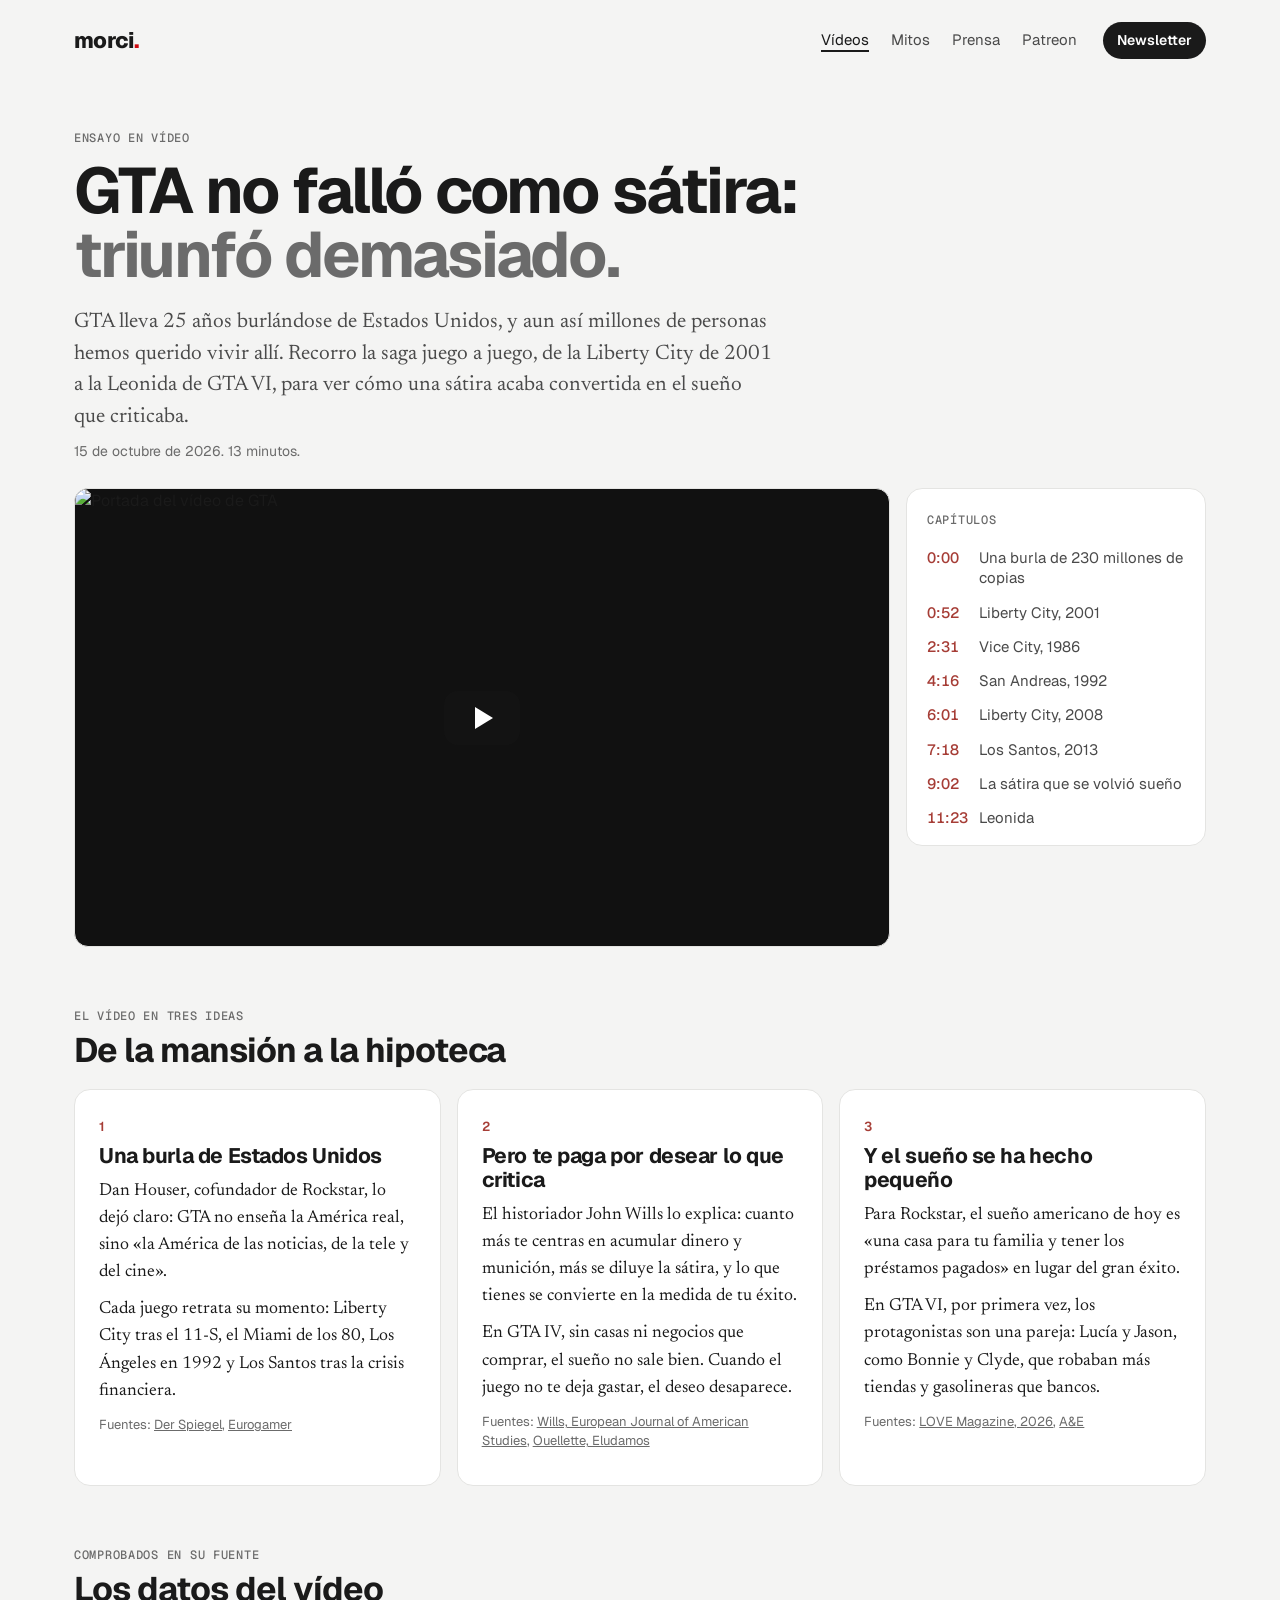
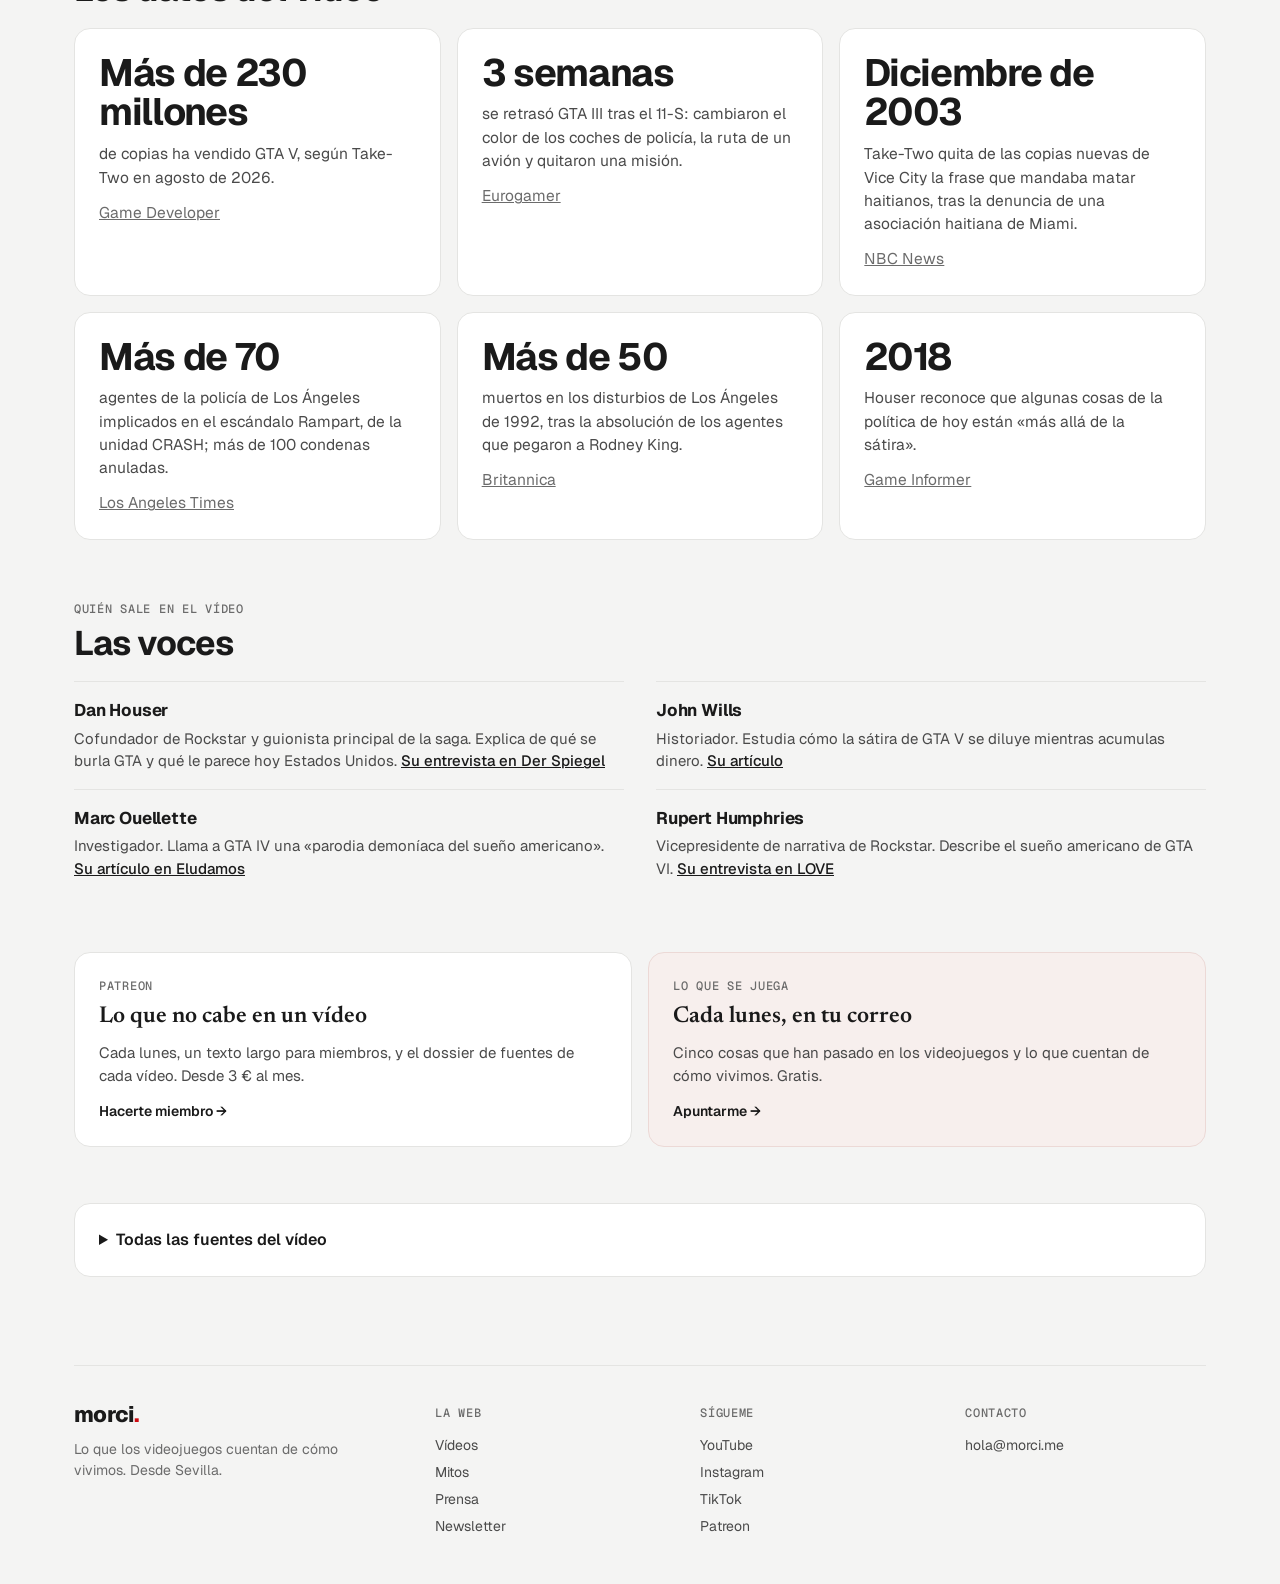
==== gta-satira/index.html @ 72c6befa "Add files via upload" ====
<!doctype html>
<html lang="es">
<head>
<meta charset="utf-8">
<meta name="viewport" content="width=device-width, initial-scale=1">
<title>GTA no falló como sátira: triunfó demasiado - morci</title>
<meta name="description" content="GTA lleva 25 años burlándose de Estados Unidos y millones de personas han querido vivir allí. La saga juego a juego, de Liberty City a Leonida, con cada dato y su fuente.">
<link rel="canonical" href="https://morci.me/gta-satira/">
<meta property="og:type" content="video.other">
<meta property="og:title" content="GTA no falló como sátira: triunfó demasiado">
<meta property="og:description" content="Cómo una sátira acaba convertida en el sueño que criticaba. Los datos del vídeo, con sus fuentes.">
<meta property="og:url" content="https://morci.me/gta-satira/">
<meta property="og:image" content="https://i.ytimg.com/vi/lCTuiyf2HMo/maxresdefault.jpg">
<meta name="twitter:card" content="summary_large_image">
<link rel="icon" href="/icono.svg" type="image/svg+xml">
<link rel="icon" href="/icono.png" type="image/png">
<link rel="apple-touch-icon" href="/icono-apple.png">
<script data-goatcounter="https://morci.goatcounter.com/count" async src="//gc.zgo.at/count.js"></script>
<link href="https://fonts.googleapis.com/css2?family=Geist:wght@400;500;600;700;800&family=Geist+Mono:wght@500&family=Newsreader:opsz,wght@6..72,400;6..72,500;6..72,600&display=swap" rel="stylesheet">
<link rel="stylesheet" href="/estilo.css">
<link rel="stylesheet" href="/video.css">
<script type="application/ld+json">
{
  "@context": "https://schema.org",
  "@type": "VideoObject",
  "name": "GTA no falló como sátira: triunfó demasiado",
  "description": "GTA V ha vendido más de 230 millones de copias y es una burla de Estados Unidos. Aun así, millones de personas han querido vivir en ella. La saga juego a juego, de la Liberty City de 2001 a la Leonida de GTA VI, para ver cómo una sátira acaba convertida en el sueño que criticaba.",
  "thumbnailUrl": "https://i.ytimg.com/vi/lCTuiyf2HMo/maxresdefault.jpg",
  "uploadDate": "2026-10-15",
  "duration": "PT12M56S",
  "embedUrl": "https://www.youtube.com/embed/lCTuiyf2HMo",
  "contentUrl": "https://www.youtube.com/watch?v=lCTuiyf2HMo",
  "inLanguage": "es",
  "author": {
    "@type": "Person",
    "name": "Fran",
    "url": "https://morci.me/"
  },
  "hasPart": [
    {
      "@type": "Clip",
      "name": "Una burla de 230 millones de copias",
      "startOffset": 0,
      "endOffset": 52,
      "url": "https://www.youtube.com/watch?v=lCTuiyf2HMo&t=0s"
    },
    {
      "@type": "Clip",
      "name": "Liberty City, 2001",
      "startOffset": 52,
      "endOffset": 151,
      "url": "https://www.youtube.com/watch?v=lCTuiyf2HMo&t=52s"
    },
    {
      "@type": "Clip",
      "name": "Vice City, 1986",
      "startOffset": 151,
      "endOffset": 256,
      "url": "https://www.youtube.com/watch?v=lCTuiyf2HMo&t=151s"
    },
    {
      "@type": "Clip",
      "name": "San Andreas, 1992",
      "startOffset": 256,
      "endOffset": 361,
      "url": "https://www.youtube.com/watch?v=lCTuiyf2HMo&t=256s"
    },
    {
      "@type": "Clip",
      "name": "Liberty City, 2008",
      "startOffset": 361,
      "endOffset": 438,
      "url": "https://www.youtube.com/watch?v=lCTuiyf2HMo&t=361s"
    },
    {
      "@type": "Clip",
      "name": "Los Santos, 2013",
      "startOffset": 438,
      "endOffset": 542,
      "url": "https://www.youtube.com/watch?v=lCTuiyf2HMo&t=438s"
    },
    {
      "@type": "Clip",
      "name": "La sátira que se volvió sueño",
      "startOffset": 542,
      "endOffset": 683,
      "url": "https://www.youtube.com/watch?v=lCTuiyf2HMo&t=542s"
    },
    {
      "@type": "Clip",
      "name": "Leonida",
      "startOffset": 683,
      "endOffset": 776,
      "url": "https://www.youtube.com/watch?v=lCTuiyf2HMo&t=683s"
    }
  ]
}
</script>
</head>
<body>
<div class="envoltorio">
  <nav class="barra">
    <a class="marca" href="/">morci<span>.</span></a>
    <div class="derecha">
      <div class="menu"><a class="activo" href="/videos/">Vídeos</a><a href="/mitos/">Mitos</a><a href="/prensa/">Prensa</a><a class="ancho" href="https://www.patreon.com/morcimorcimorci">Patreon</a></div>
      <a class="apuntate" href="/#newsletter">Newsletter</a>
    </div>
  </nav>

  <header class="cabeza">
    <span class="etiqueta">Ensayo en vídeo</span>
    <h1 class="gran">GTA no falló como sátira: <em>triunfó demasiado.</em></h1>
    <p class="entradilla serif">GTA lleva 25 años burlándose de Estados Unidos, y aun así millones de personas hemos querido vivir allí. Recorro la saga juego a juego, de la Liberty City de 2001 a la Leonida de GTA VI, para ver cómo una sátira acaba convertida en el sueño que criticaba.</p>
    <p class="fecha">15 de octubre de 2026. 13 minutos.</p>
  </header>

  <section class="reproductor">
    <div class="pantalla" id="pantalla" data-video="lCTuiyf2HMo" data-titulo="GTA no falló como sátira: triunfó demasiado">
      <button type="button" id="play" aria-label="Ver el vídeo">
        <img src="https://i.ytimg.com/vi/lCTuiyf2HMo/maxresdefault.jpg" alt="Portada del vídeo de GTA">
        <span class="play"></span>
      </button>
    </div>
    <nav class="tarjeta capitulos" aria-label="Capítulos">
      <span class="etiqueta">Capítulos</span>
      <ol>
        <li><a href="https://www.youtube.com/watch?v=lCTuiyf2HMo&amp;t=0s" data-t="0"><time>0:00</time>Una burla de 230 millones de copias</a></li>
        <li><a href="https://www.youtube.com/watch?v=lCTuiyf2HMo&amp;t=52s" data-t="52"><time>0:52</time>Liberty City, 2001</a></li>
        <li><a href="https://www.youtube.com/watch?v=lCTuiyf2HMo&amp;t=151s" data-t="151"><time>2:31</time>Vice City, 1986</a></li>
        <li><a href="https://www.youtube.com/watch?v=lCTuiyf2HMo&amp;t=256s" data-t="256"><time>4:16</time>San Andreas, 1992</a></li>
        <li><a href="https://www.youtube.com/watch?v=lCTuiyf2HMo&amp;t=361s" data-t="361"><time>6:01</time>Liberty City, 2008</a></li>
        <li><a href="https://www.youtube.com/watch?v=lCTuiyf2HMo&amp;t=438s" data-t="438"><time>7:18</time>Los Santos, 2013</a></li>
        <li><a href="https://www.youtube.com/watch?v=lCTuiyf2HMo&amp;t=542s" data-t="542"><time>9:02</time>La sátira que se volvió sueño</a></li>
        <li><a href="https://www.youtube.com/watch?v=lCTuiyf2HMo&amp;t=683s" data-t="683"><time>11:23</time>Leonida</a></li>
      </ol>
    </nav>
  </section>

  <section class="seccion">
    <span class="etiqueta">El vídeo en tres ideas</span>
    <h2>De la mansión a la hipoteca</h2>
    <div class="tres">
      <article class="tarjeta idea">
        <span class="num">1</span>
        <h3>Una burla de Estados Unidos</h3>
        <p>Dan Houser, cofundador de Rockstar, lo dejó claro: GTA no enseña la América real, sino «la América de las noticias, de la tele y del cine».</p>
        <p>Cada juego retrata su momento: Liberty City tras el 11-S, el Miami de los 80, Los Ángeles en 1992 y Los Santos tras la crisis financiera.</p>
        <p class="cita-fuente">Fuentes: <a href="https://www.spiegel.de/international/business/spiegel-online-interview-with-dan-houser-grand-theft-auto-is-a-version-of-gangster-fiction-a-550771.html">Der Spiegel</a>, <a href="https://www.eurogamer.net/rockstar-how-9-11-changed-grand-theft-auto-3">Eurogamer</a></p>
      </article>
      <article class="tarjeta idea">
        <span class="num">2</span>
        <h3>Pero te paga por desear lo que critica</h3>
        <p>El historiador John Wills lo explica: cuanto más te centras en acumular dinero y munición, más se diluye la sátira, y lo que tienes se convierte en la medida de tu éxito.</p>
        <p>En GTA IV, sin casas ni negocios que comprar, el sueño no sale bien. Cuando el juego no te deja gastar, el deseo desaparece.</p>
        <p class="cita-fuente">Fuentes: <a href="https://journals.openedition.org/ejas/pdf/17274">Wills, European Journal of American Studies</a>, <a href="https://pdfs.semanticscholar.org/5a7e/e536764c3326d014d16556eb74e34f8376a6.pdf">Ouellette, Eludamos</a></p>
      </article>
      <article class="tarjeta idea">
        <span class="num">3</span>
        <h3>Y el sueño se ha hecho pequeño</h3>
        <p>Para Rockstar, el sueño americano de hoy es «una casa para tu familia y tener los préstamos pagados» en lugar del gran éxito.</p>
        <p>En GTA VI, por primera vez, los protagonistas son una pareja: Lucía y Jason, como Bonnie y Clyde, que robaban más tiendas y gasolineras que bancos.</p>
        <p class="cita-fuente">Fuentes: <a href="https://lovemagazine.net/articles/gta-vi-the-american-dream">LOVE Magazine, 2026</a>, <a href="https://www.aetv.com/articles/who-were-bonnie-and-clyde">A&amp;E</a></p>
      </article>
    </div>
  </section>

  <section class="seccion">
    <span class="etiqueta">Comprobados en su fuente</span>
    <h2>Los datos del vídeo</h2>
    <div class="datos">
      <div class="tarjeta dato">
        <b>Más de 230 millones</b>
        <p>de copias ha vendido GTA V, según Take-Two en agosto de 2026.</p>
        <p class="cita-fuente"><a href="https://www.gamedeveloper.com/business/gta-v-surpasses-230-million-sales-months-before-gta-vi-touches-down">Game Developer</a></p>
      </div>
      <div class="tarjeta dato">
        <b>3 semanas</b>
        <p>se retrasó GTA III tras el 11-S: cambiaron el color de los coches de policía, la ruta de un avión y quitaron una misión.</p>
        <p class="cita-fuente"><a href="https://www.eurogamer.net/rockstar-how-9-11-changed-grand-theft-auto-3">Eurogamer</a></p>
      </div>
      <div class="tarjeta dato">
        <b>Diciembre de 2003</b>
        <p>Take-Two quita de las copias nuevas de Vice City la frase que mandaba matar haitianos, tras la denuncia de una asociación haitiana de Miami.</p>
        <p class="cita-fuente"><a href="https://www.nbcnews.com/id/wbna3694032">NBC News</a></p>
      </div>
      <div class="tarjeta dato">
        <b>Más de 70</b>
        <p>agentes de la policía de Los Ángeles implicados en el escándalo Rampart, de la unidad CRASH; más de 100 condenas anuladas.</p>
        <p class="cita-fuente"><a href="https://www.latimes.com/archives/la-xpm-2005-mar-31-me-rampart31-story.html">Los Angeles Times</a></p>
      </div>
      <div class="tarjeta dato">
        <b>Más de 50</b>
        <p>muertos en los disturbios de Los Ángeles de 1992, tras la absolución de los agentes que pegaron a Rodney King.</p>
        <p class="cita-fuente"><a href="https://www.britannica.com/event/Los-Angeles-Riots-of-1992">Britannica</a></p>
      </div>
      <div class="tarjeta dato">
        <b>2018</b>
        <p>Houser reconoce que algunas cosas de la política de hoy están «más allá de la sátira».</p>
        <p class="cita-fuente"><a href="https://gameinformer.com/2018/10/24/grand-theft-auto-creator-talks-creating-satire-in-current-political-climate">Game Informer</a></p>
      </div>
    </div>
  </section>

  <section class="seccion">
    <span class="etiqueta">Quién sale en el vídeo</span>
    <h2>Las voces</h2>
    <div class="voces">
      <div class="voz"><h3>Dan Houser</h3><p>Cofundador de Rockstar y guionista principal de la saga. Explica de qué se burla GTA y qué le parece hoy Estados Unidos. <a href="https://www.spiegel.de/international/business/spiegel-online-interview-with-dan-houser-grand-theft-auto-is-a-version-of-gangster-fiction-a-550771.html">Su entrevista en Der Spiegel</a></p></div>
      <div class="voz"><h3>John Wills</h3><p>Historiador. Estudia cómo la sátira de GTA V se diluye mientras acumulas dinero. <a href="https://journals.openedition.org/ejas/pdf/17274">Su artículo</a></p></div>
      <div class="voz"><h3>Marc Ouellette</h3><p>Investigador. Llama a GTA IV una «parodia demoníaca del sueño americano». <a href="https://pdfs.semanticscholar.org/5a7e/e536764c3326d014d16556eb74e34f8376a6.pdf">Su artículo en Eludamos</a></p></div>
      <div class="voz"><h3>Rupert Humphries</h3><p>Vicepresidente de narrativa de Rockstar. Describe el sueño americano de GTA VI. <a href="https://lovemagazine.net/articles/gta-vi-the-american-dream">Su entrevista en LOVE</a></p></div>
    </div>
  </section>

  <section class="seccion dos">
    <a class="tarjeta" href="https://www.patreon.com/morcimorcimorci">
      <span class="etiqueta">Patreon</span>
      <h3>Lo que no cabe en un vídeo</h3>
      <p>Cada lunes, un texto largo para miembros, y el dossier de fuentes de cada vídeo. Desde 3 € al mes.</p>
      <span class="flecha">Hacerte miembro →</span>
    </a>
    <a class="tarjeta miembros" href="/#newsletter">
      <span class="etiqueta">Lo que se juega</span>
      <h3>Cada lunes, en tu correo</h3>
      <p>Cinco cosas que han pasado en los videojuegos y lo que cuentan de cómo vivimos. Gratis.</p>
      <span class="flecha">Apuntarme →</span>
    </a>
  </section>

  <section class="seccion">
    <details class="tarjeta fuentes">
      <summary>Todas las fuentes del vídeo</summary>
      <h4>La saga</h4>
      <ul>
        <li><a href="https://www.spiegel.de/international/business/spiegel-online-interview-with-dan-houser-grand-theft-auto-is-a-version-of-gangster-fiction-a-550771.html">Der Spiegel, entrevista a Dan Houser</a></li>
        <li><a href="https://www.eurogamer.net/rockstar-how-9-11-changed-grand-theft-auto-3">Eurogamer, cómo el 11-S cambió GTA III</a></li>
        <li><a href="https://www.techradar.com/news/gta-3d-how-rockstar-games-took-liberty-city-into-the-open-world">TechRadar, cómo se hizo Liberty City</a></li>
        <li><a href="https://www.nbcnews.com/id/wbna3694032">NBC News, Vice City y la comunidad haitiana, diciembre de 2003</a></li>
        <li><a href="https://www.gamedeveloper.com/business/gta-v-surpasses-230-million-sales-months-before-gta-vi-touches-down">Game Developer, las ventas de GTA V</a></li>
        <li><a href="https://www.pcgamer.com/rockstar-boss-thankful-not-to-be-releasing-gta-6-during-trumps-presidency/">PC Gamer, la misión de la patrulla de frontera</a></li>
        <li>Grand Theft Wiki: <a href="https://www.grandtheftwiki.com/Isiah_Friedlander">«Isiah Friedlander»</a>, <a href="https://www.grandtheftwiki.com/An_American_Welcome">«An American Welcome»</a></li>
      </ul>
      <h4>Investigación</h4>
      <ul>
        <li><a href="https://journals.openedition.org/ejas/pdf/17274">John Wills, European Journal of American Studies</a></li>
        <li><a href="https://pdfs.semanticscholar.org/5a7e/e536764c3326d014d16556eb74e34f8376a6.pdf">Marc Ouellette, Eludamos</a></li>
        <li><a href="https://gamestudies.org/0601/articles/miller">Kiri Miller, Game Studies, 2006</a> y <a href="https://gamestudies.org/0801/articles/miller">2008</a></li>
      </ul>
      <h4>La realidad</h4>
      <ul>
        <li><a href="https://www.latimes.com/archives/la-xpm-2005-mar-31-me-rampart31-story.html">Los Angeles Times, el escándalo Rampart</a> y <a href="https://www.britannica.com/topic/Rampart-scandal">Britannica</a></li>
        <li><a href="https://www.britannica.com/event/Los-Angeles-Riots-of-1992">Britannica, los disturbios de Los Ángeles de 1992</a> y <a href="https://www.cnn.com/us/los-angeles-riots-fast-facts">CNN</a></li>
        <li><a href="https://www.aetv.com/articles/who-were-bonnie-and-clyde">A&amp;E, quiénes eran Bonnie y Clyde</a></li>
      </ul>
      <h4>Rockstar hoy</h4>
      <ul>
        <li><a href="https://lovemagazine.net/articles/gta-vi-the-american-dream">LOVE Magazine, Rupert Humphries, octubre de 2026</a></li>
        <li><a href="https://gameinformer.com/2018/10/24/grand-theft-auto-creator-talks-creating-satire-in-current-political-climate">Game Informer, Houser y la sátira, 2018</a></li>
        <li><a href="https://www.publishersweekly.com/pw/by-topic/industry-news/comics/article/100929-a-fight-in-america-between-madness-and-sanity-pw-talks-with-dan-houser.html">Publishers Weekly, Dan Houser, julio de 2026</a></li>
      </ul>
      <p class="nota">La lista completa, con los créditos de imágenes y música, está en <a href="https://docs.google.com/document/d/1CILbohH5xjYGwATH7VXLp8f7nAyqTrqdP-_tZxxgCpM/edit?usp=sharing">el documento de fuentes</a>. ¿Ves un error? Escríbeme a <a href="mailto:hola@morci.me">hola@morci.me</a>.</p>
    </details>
  </section>

  <footer class="pie">
    <div><a class="marca" href="/">morci<span>.</span></a><p>Lo que los videojuegos cuentan de cómo vivimos. Desde Sevilla.</p></div>
    <div><h4>La web</h4><a href="/videos/">Vídeos</a><a href="/mitos/">Mitos</a><a href="/prensa/">Prensa</a><a href="/#newsletter">Newsletter</a></div>
    <div><h4>Sígueme</h4><a href="https://www.youtube.com/@morcimorcimorci">YouTube</a><a href="https://www.instagram.com/morcimorcimorcimorci/">Instagram</a><a href="https://www.tiktok.com/@morcimorcimorcimorci">TikTok</a><a href="https://www.patreon.com/morcimorcimorci">Patreon</a></div>
    <div><h4>Contacto</h4><a href="mailto:hola@morci.me">hola@morci.me</a></div>
  </footer>
</div>
<script src="/video.js"></script>
</body>
</html>
---- estilo.css ----
/* morci.me: el estilo de la app (gris claro, tarjetas blancas, Geist) llevado a web (maqueta C «Limpio», 14-10-2026):
   titulares enormes, mucho aire, rótulos pequeños en Geist Mono y el rojo apagado de acento. */
:root {
  --canvas: #f4f4f3; --surface: #ffffff; --line: #e4e4e2; --line-strong: #d6d6d3;
  --ink: #1a1a1a; --ink-2: #4a4a4a; --ink-3: #6b6b6b;
  --rojo: #a63d36; --rojo-bg: #faeae8;
  /* El punto de «morci.» es el rojo del logo; los acentos, el rojo apagado de la app. */
  --marca: #ce0a10; --acento: #a63d36; --acento-claro: #d19590; --suave: #f7efed; --suave-borde: #ecd9d6;
}
* { box-sizing: border-box; }
html { -webkit-text-size-adjust: 100%; }
body { margin: 0; background: var(--canvas); color: var(--ink); font-family: Geist, "Helvetica Neue", Helvetica, system-ui, sans-serif; line-height: 1.5; }
a { color: inherit; }
.envoltorio { max-width: 1180px; margin: 0 auto; padding: 0 24px; }

/* Barra: menú y la píldora de la newsletter */
.barra { display: flex; align-items: center; justify-content: space-between; gap: 16px; padding: 22px 0; }
.marca { font-weight: 800; font-size: 22px; letter-spacing: -0.03em; text-decoration: none; }
.marca span { color: var(--marca); }
.barra .derecha { display: flex; align-items: center; gap: 26px; }
.menu { display: flex; gap: 22px; font-size: 15px; }
.menu a { text-decoration: none; color: var(--ink-2); }
.menu a:hover, .menu a.activo { color: var(--ink); }
.menu a.activo { box-shadow: inset 0 -2px 0 var(--ink); }
.apuntate { font-size: 14px; font-weight: 600; text-decoration: none; padding: 8px 14px; border-radius: 999px; background: var(--ink); color: #fff; white-space: nowrap; }
.apuntate:hover { background: #000; }

/* Titulares y rótulos */
.gran { font-weight: 700; letter-spacing: -0.035em; line-height: 1; margin: 0; }
.gran em { font-style: normal; color: var(--ink-3); }
.serif { font-family: Newsreader, Georgia, serif; }
.etiqueta, .rotulo { display: inline-block; font-family: "Geist Mono", ui-monospace, monospace; font-size: 12px; font-weight: 500; letter-spacing: 0.06em; text-transform: uppercase; color: var(--ink-3); }
.rotulo i { font-style: normal; color: var(--acento); }

/* Tarjetas y botones */
.tarjeta { background: var(--surface); border: 1px solid var(--line); border-radius: 16px; padding: 24px; }
.boton { display: inline-flex; align-items: center; gap: 8px; font-weight: 600; font-size: 15px; padding: 12px 18px; border-radius: 999px; text-decoration: none; border: 1px solid var(--ink); white-space: nowrap; }
.boton.lleno { background: var(--ink); color: #fff; }
.boton.rojo { background: var(--ink); border-color: var(--ink); color: #fff; }

/* La casilla de la newsletter (envía a Brevo) */
.alta { display: flex; gap: 8px; padding: 6px; border: 1px solid var(--line-strong); border-radius: 999px; background: #fff; }
.alta input[type=email] { flex: 1; min-width: 0; font: inherit; font-size: 15px; border: 0; padding: 0 14px; background: transparent; outline: none; }
.alta button { font: inherit; font-weight: 600; font-size: 14px; padding: 12px 18px; border-radius: 999px; border: 0; background: var(--ink); color: #fff; cursor: pointer; white-space: nowrap; }
.alta .oculto { display: none; }
.alta button:disabled { opacity: .6; cursor: default; }
.alta-ok { padding: 14px 20px; border-radius: 999px; background: var(--suave); border: 1px solid var(--suave-borde); color: var(--ink); font-size: 15px; }
.alta-ok b { color: var(--acento); }

/* Pie con columnas */
.pie { margin-top: 88px; border-top: 1px solid var(--line); padding: 32px 0 44px; display: grid; grid-template-columns: 1.4fr 1fr 1fr 1fr; gap: 24px; font-size: 14px; }
.pie p { color: var(--ink-3); margin: 8px 0 0; max-width: 280px; }
.pie h4 { font-family: "Geist Mono", ui-monospace, monospace; font-weight: 500; font-size: 12px; letter-spacing: .06em; text-transform: uppercase; color: var(--ink-3); margin: 6px 0 10px; }
.pie a { display: block; color: var(--ink-2); text-decoration: none; padding: 3px 0; }
.pie a:hover { color: var(--acento); }
.pie a.marca { color: var(--ink); padding: 0; }

@media (max-width: 900px) {
  .pie { grid-template-columns: 1fr 1fr; }
}
@media (max-width: 640px) {
  .envoltorio { padding: 0 16px; }
  .barra { flex-wrap: wrap; gap: 10px; }
  .barra .derecha { gap: 14px; }
  .menu { gap: 14px; font-size: 14px; }
  .menu .ancho { display: none; }
  .alta { border-radius: 14px; flex-direction: column; }
  .alta input[type=email] { padding: 12px; }
  .alta button { border-radius: 10px; }
  .alta-ok { border-radius: 14px; }
}
---- video.css ----
/* Páginas de vídeo y /videos/ (las genera ../fuente/generar.py). */
  .cabeza { padding: 44px 0 26px; }
  .cabeza .gran { font-size: clamp(36px, 5.6vw, 64px); margin-top: 10px; max-width: 900px; }
  .entradilla { font-size: clamp(18px, 2.2vw, 21px); color: var(--ink-2); max-width: 700px; margin: 20px 0 8px; }
  .fecha { font-size: 14px; color: var(--ink-3); margin: 0; }

  /* Vídeo y capítulos */
  .reproductor { display: grid; grid-template-columns: 1fr 300px; gap: 16px; align-items: start; }
  .pantalla { position: relative; aspect-ratio: 16/9; border-radius: 14px; overflow: hidden; background: #111; border: 1px solid var(--line); }
  .pantalla button { all: unset; cursor: pointer; position: absolute; inset: 0; display: block; }
  .pantalla img { width: 100%; height: 100%; object-fit: cover; display: block; }
  .pantalla .play { position: absolute; left: 50%; top: 50%; width: 76px; height: 54px; margin: -27px 0 0 -38px; border-radius: 14px; background: rgba(20,20,20,.86); display: grid; place-items: center; transition: background .15s; }
  .pantalla button:hover .play, .pantalla button:focus-visible .play { background: var(--acento); }
  .pantalla .play::after { content: ""; border-style: solid; border-width: 11px 0 11px 18px; border-color: transparent transparent transparent #fff; margin-left: 4px; }
  .pantalla iframe { position: absolute; inset: 0; width: 100%; height: 100%; border: 0; }
  .capitulos { padding: 18px 8px 10px; }
  .capitulos .etiqueta { padding: 0 12px; }
  .capitulos ol { list-style: none; margin: 10px 0 0; padding: 0; }
  .capitulos a { display: flex; gap: 12px; padding: 7px 12px; border-radius: 8px; text-decoration: none; font-size: 15px; line-height: 1.35; color: var(--ink-2); }
  .capitulos a:hover { background: var(--canvas); color: var(--ink); }
  .capitulos time { flex: none; width: 40px; font-variant-numeric: tabular-nums; color: var(--acento); font-weight: 500; }

  /* Secciones */
  .seccion { margin-top: 56px; }
  .seccion > h2 { font-size: clamp(26px, 3.4vw, 34px); font-weight: 700; letter-spacing: -0.03em; line-height: 1.05; margin: 6px 0 20px; }
  .tres { display: grid; grid-template-columns: repeat(3, 1fr); gap: 16px; }
  .idea .num { font-size: 13px; font-weight: 600; color: var(--acento); }
  .idea h3 { font-size: 21px; letter-spacing: -0.02em; line-height: 1.15; margin: 6px 0 10px; }
  .idea p { font-family: Newsreader, Georgia, serif; font-size: 17.5px; line-height: 1.55; margin: 0 0 10px; color: var(--ink); }
  .idea .cita-fuente, .cita-fuente { font-family: Geist, system-ui, sans-serif; font-size: 13px; line-height: 1.5; color: var(--ink-3); margin-top: 6px; }
  .cita-fuente a { color: var(--ink-3); }

  .datos { display: grid; grid-template-columns: repeat(3, 1fr); gap: 16px; }
  .dato b { display: block; font-size: clamp(28px, 3.4vw, 38px); font-weight: 700; letter-spacing: -0.035em; line-height: 1.05; }
  .dato p { margin: 10px 0 0; font-size: 15.5px; color: var(--ink-2); }
  .dato .cita-fuente { margin-top: 12px; }

  .voces { display: grid; grid-template-columns: repeat(2, 1fr); gap: 0 32px; }
  .voz { padding: 16px 0; border-top: 1px solid var(--line); }
  .voz h3 { font-size: 17px; margin: 0; letter-spacing: -0.01em; }
  .voz p { margin: 4px 0 0; font-size: 15px; color: var(--ink-2); }
  .voz a { color: var(--ink); font-weight: 500; }

  .dos { display: grid; grid-template-columns: 1fr 1fr; gap: 16px; }
  .dos a.tarjeta { text-decoration: none; display: flex; flex-direction: column; }
  .dos h3 { font-family: Newsreader, Georgia, serif; font-size: 23px; line-height: 1.25; font-weight: 600; margin: 8px 0 10px; }
  .dos p { margin: 0; color: var(--ink-2); font-size: 15px; }
  .veredicto { align-self: flex-start; font-size: 12px; font-weight: 600; letter-spacing: .08em; text-transform: uppercase; padding: 5px 10px; border-radius: 8px; border: 1px solid; margin-top: 4px; }
  .veredicto.falso { color: #9a3a33; background: #f8ecea; border-color: #ead0cc; }
  .veredicto.parte { color: #7c6430; background: #f7f3e8; border-color: #e6dcc0; }
  .veredicto.cierto { color: #2f6b4b; background: #ebf5ef; border-color: #c9e2d3; }
  .flecha { color: var(--ink); font-weight: 600; font-size: 14px; margin-top: auto; padding-top: 14px; }
  .miembros { background: var(--suave); border-color: var(--suave-borde); }

  details.fuentes { margin-top: 0; }
  details.fuentes summary { cursor: pointer; font-weight: 600; font-size: 16px; }
  details.fuentes h4 { font-size: 12px; font-weight: 600; letter-spacing: .08em; text-transform: uppercase; color: var(--ink-3); margin: 22px 0 6px; }
  details.fuentes ul { margin: 0; padding-left: 20px; font-size: 15px; line-height: 1.6; color: var(--ink-2); }
  details.fuentes ul a { color: var(--ink); }
  .nota { font-size: 14px; color: var(--ink-3); margin: 18px 0 0; }
  .nota a { color: var(--ink-2); }

  /* /videos/ */
  .rejilla-videos { display: grid; grid-template-columns: repeat(3, 1fr); gap: 16px; }
  .vid { padding: 0; overflow: hidden; text-decoration: none; display: flex; flex-direction: column; }
  .vid img { width: 100%; aspect-ratio: 16/9; object-fit: cover; display: block; background: #222; }
  .vid .t { padding: 14px 16px 16px; }
  .vid h3 { font-size: 17px; line-height: 1.25; letter-spacing: -0.01em; margin: 0 0 6px; }
  .vid p { margin: 0; font-size: 13px; color: var(--ink-3); }
  .vid .con-pagina { color: var(--acento); font-weight: 500; }
  .vid:hover h3 { text-decoration: underline; }
  .final-videos { margin-top: 40px; background: var(--suave); border-color: var(--suave-borde); color: var(--ink-2); font-size: 15px; }
  .final-videos a { color: var(--ink); font-weight: 500; }

  @media (max-width: 900px) { .reproductor { grid-template-columns: 1fr; } .tres, .datos { grid-template-columns: 1fr 1fr; } }
  @media (max-width: 640px) { .cabeza { padding-top: 24px; } .tres, .datos, .voces, .dos { grid-template-columns: 1fr; } .seccion { margin-top: 44px; } }
  @media (max-width: 900px) { .rejilla-videos { grid-template-columns: 1fr 1fr; } }
  @media (max-width: 640px) { .rejilla-videos { grid-template-columns: 1fr; } }
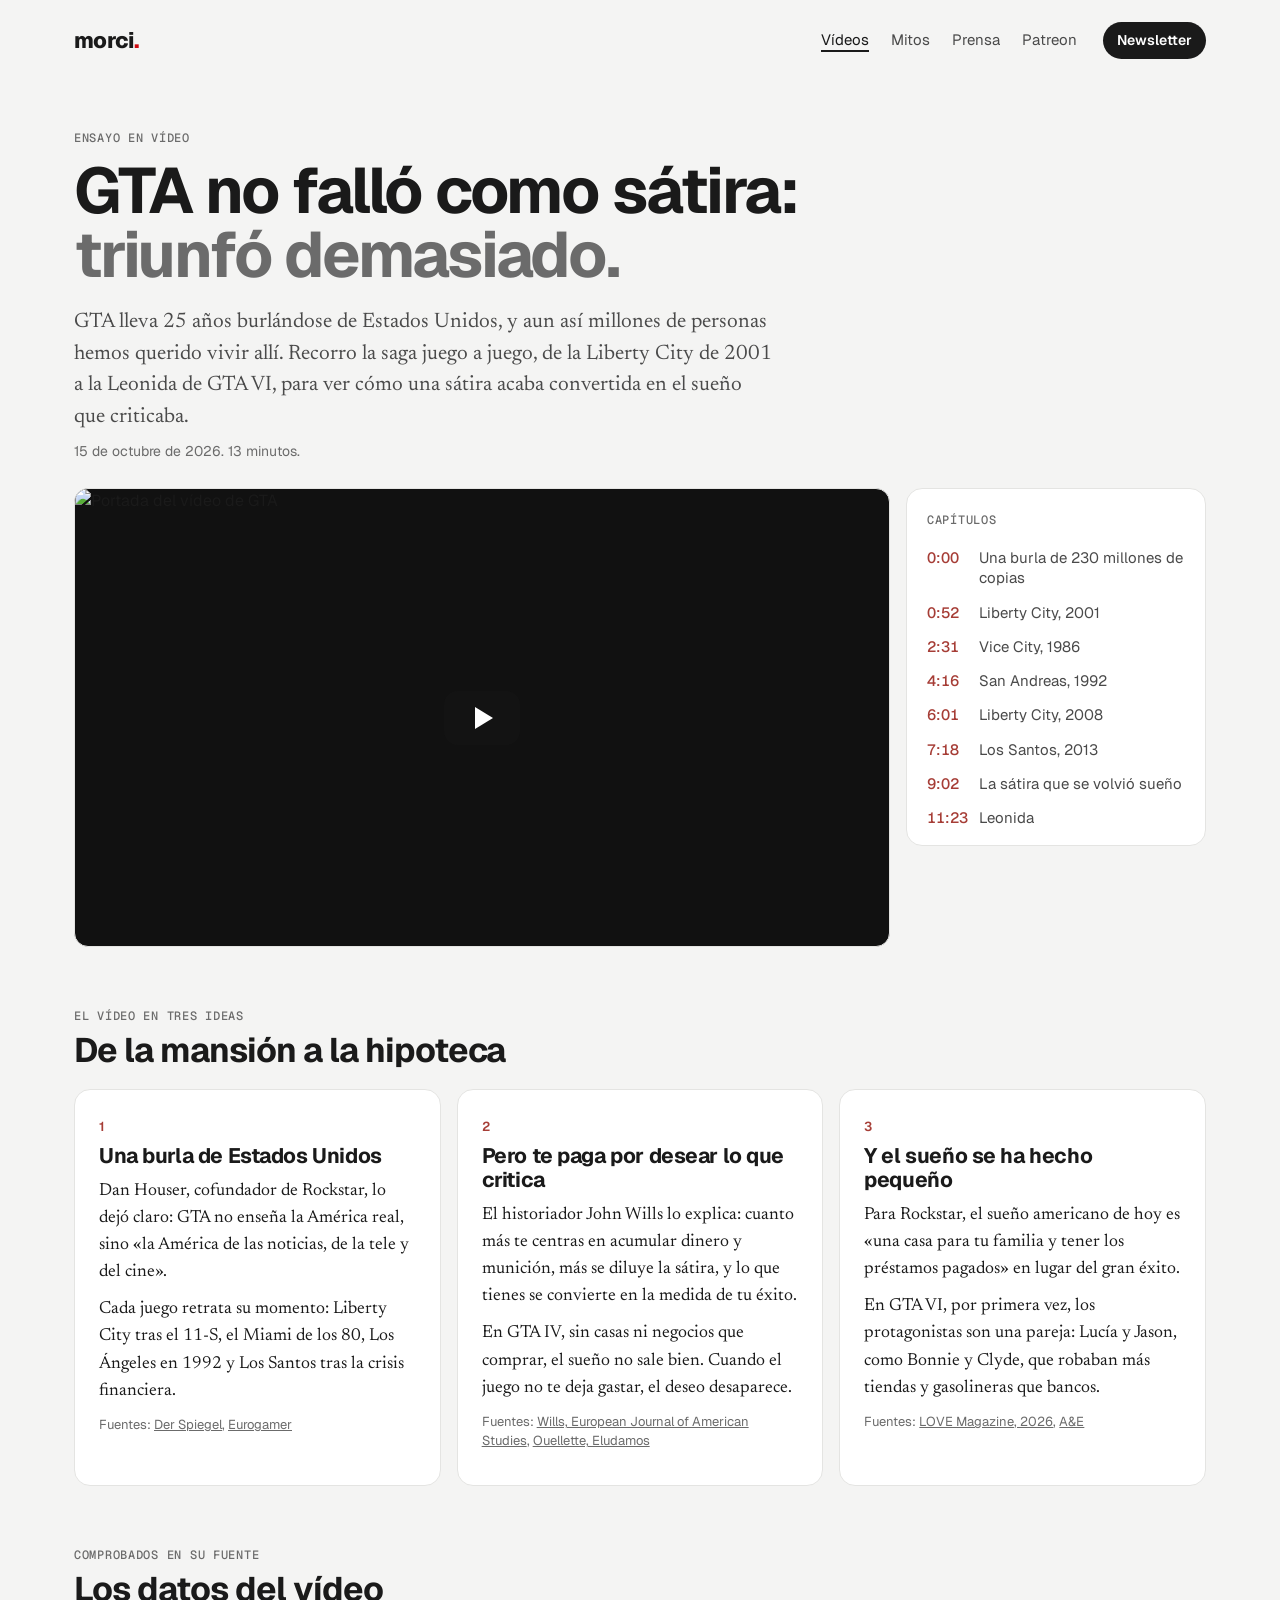
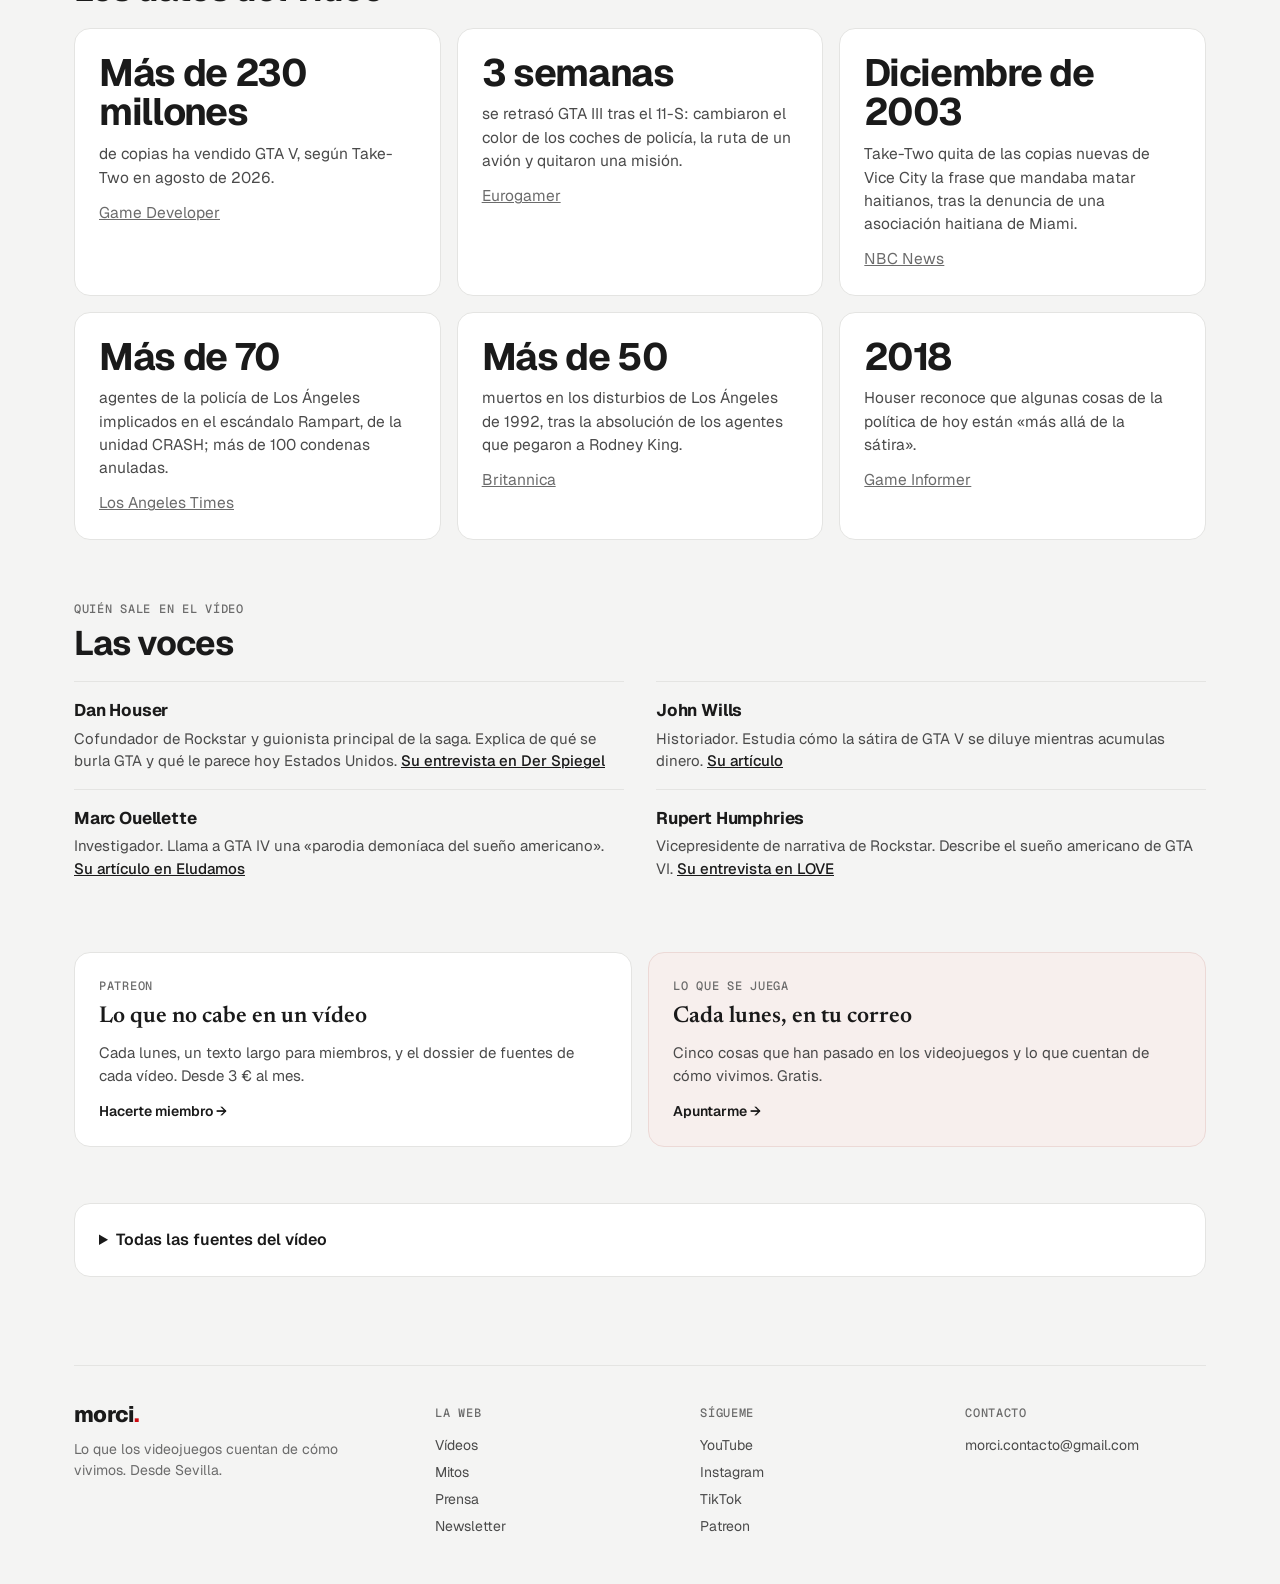
==== commit c5e0991c: "Add files via upload" ====
--- a/gta-satira/index.html
+++ b/gta-satira/index.html
@@ -3,11 +3,11 @@
 <head>
 <meta charset="utf-8">
 <meta name="viewport" content="width=device-width, initial-scale=1">
-<title>GTA no falló como sátira: triunfó demasiado - morci</title>
+<title>El sueño de GTA 6 es pagar la hipoteca - morci</title>
 <meta name="description" content="GTA lleva 25 años burlándose de Estados Unidos y millones de personas han querido vivir allí. La saga juego a juego, de Liberty City a Leonida, con cada dato y su fuente.">
 <link rel="canonical" href="https://morci.me/gta-satira/">
 <meta property="og:type" content="video.other">
-<meta property="og:title" content="GTA no falló como sátira: triunfó demasiado">
+<meta property="og:title" content="El sueño de GTA 6 es pagar la hipoteca">
 <meta property="og:description" content="Cómo una sátira acaba convertida en el sueño que criticaba. Los datos del vídeo, con sus fuentes.">
 <meta property="og:url" content="https://morci.me/gta-satira/">
 <meta property="og:image" content="https://i.ytimg.com/vi/lCTuiyf2HMo/maxresdefault.jpg">
@@ -23,7 +23,7 @@
 {
   "@context": "https://schema.org",
   "@type": "VideoObject",
-  "name": "GTA no falló como sátira: triunfó demasiado",
+  "name": "El sueño de GTA 6 es pagar la hipoteca",
   "description": "GTA V ha vendido más de 230 millones de copias y es una burla de Estados Unidos. Aun así, millones de personas han querido vivir en ella. La saga juego a juego, de la Liberty City de 2001 a la Leonida de GTA VI, para ver cómo una sátira acaba convertida en el sueño que criticaba.",
   "thumbnailUrl": "https://i.ytimg.com/vi/lCTuiyf2HMo/maxresdefault.jpg",
   "uploadDate": "2026-10-15",
@@ -115,7 +115,7 @@
   </header>
 
   <section class="reproductor">
-    <div class="pantalla" id="pantalla" data-video="lCTuiyf2HMo" data-titulo="GTA no falló como sátira: triunfó demasiado">
+    <div class="pantalla" id="pantalla" data-video="lCTuiyf2HMo" data-titulo="El sueño de GTA 6 es pagar la hipoteca">
       <button type="button" id="play" aria-label="Ver el vídeo">
         <img src="https://i.ytimg.com/vi/lCTuiyf2HMo/maxresdefault.jpg" alt="Portada del vídeo de GTA">
         <span class="play"></span>
@@ -258,7 +258,7 @@
         <li><a href="https://gameinformer.com/2018/10/24/grand-theft-auto-creator-talks-creating-satire-in-current-political-climate">Game Informer, Houser y la sátira, 2018</a></li>
         <li><a href="https://www.publishersweekly.com/pw/by-topic/industry-news/comics/article/100929-a-fight-in-america-between-madness-and-sanity-pw-talks-with-dan-houser.html">Publishers Weekly, Dan Houser, julio de 2026</a></li>
       </ul>
-      <p class="nota">La lista completa, con los créditos de imágenes y música, está en <a href="https://docs.google.com/document/d/1CILbohH5xjYGwATH7VXLp8f7nAyqTrqdP-_tZxxgCpM/edit?usp=sharing">el documento de fuentes</a>. ¿Ves un error? Escríbeme a <a href="mailto:hola@morci.me">hola@morci.me</a>.</p>
+      <p class="nota">La lista completa, con los créditos de imágenes y música, está en <a href="https://docs.google.com/document/d/1CILbohH5xjYGwATH7VXLp8f7nAyqTrqdP-_tZxxgCpM/edit?usp=sharing">el documento de fuentes</a>. ¿Ves un error? Escríbeme a <a href="mailto:morci.contacto@gmail.com">morci.contacto@gmail.com</a>.</p>
     </details>
   </section>
 
@@ -266,7 +266,7 @@
     <div><a class="marca" href="/">morci<span>.</span></a><p>Lo que los videojuegos cuentan de cómo vivimos. Desde Sevilla.</p></div>
     <div><h4>La web</h4><a href="/videos/">Vídeos</a><a href="/mitos/">Mitos</a><a href="/prensa/">Prensa</a><a href="/#newsletter">Newsletter</a></div>
     <div><h4>Sígueme</h4><a href="https://www.youtube.com/@morcimorcimorci">YouTube</a><a href="https://www.instagram.com/morcimorcimorcimorci/">Instagram</a><a href="https://www.tiktok.com/@morcimorcimorcimorci">TikTok</a><a href="https://www.patreon.com/morcimorcimorci">Patreon</a></div>
-    <div><h4>Contacto</h4><a href="mailto:hola@morci.me">hola@morci.me</a></div>
+    <div><h4>Contacto</h4><a href="mailto:morci.contacto@gmail.com">morci.contacto@gmail.com</a></div>
   </footer>
 </div>
 <script src="/video.js"></script>
